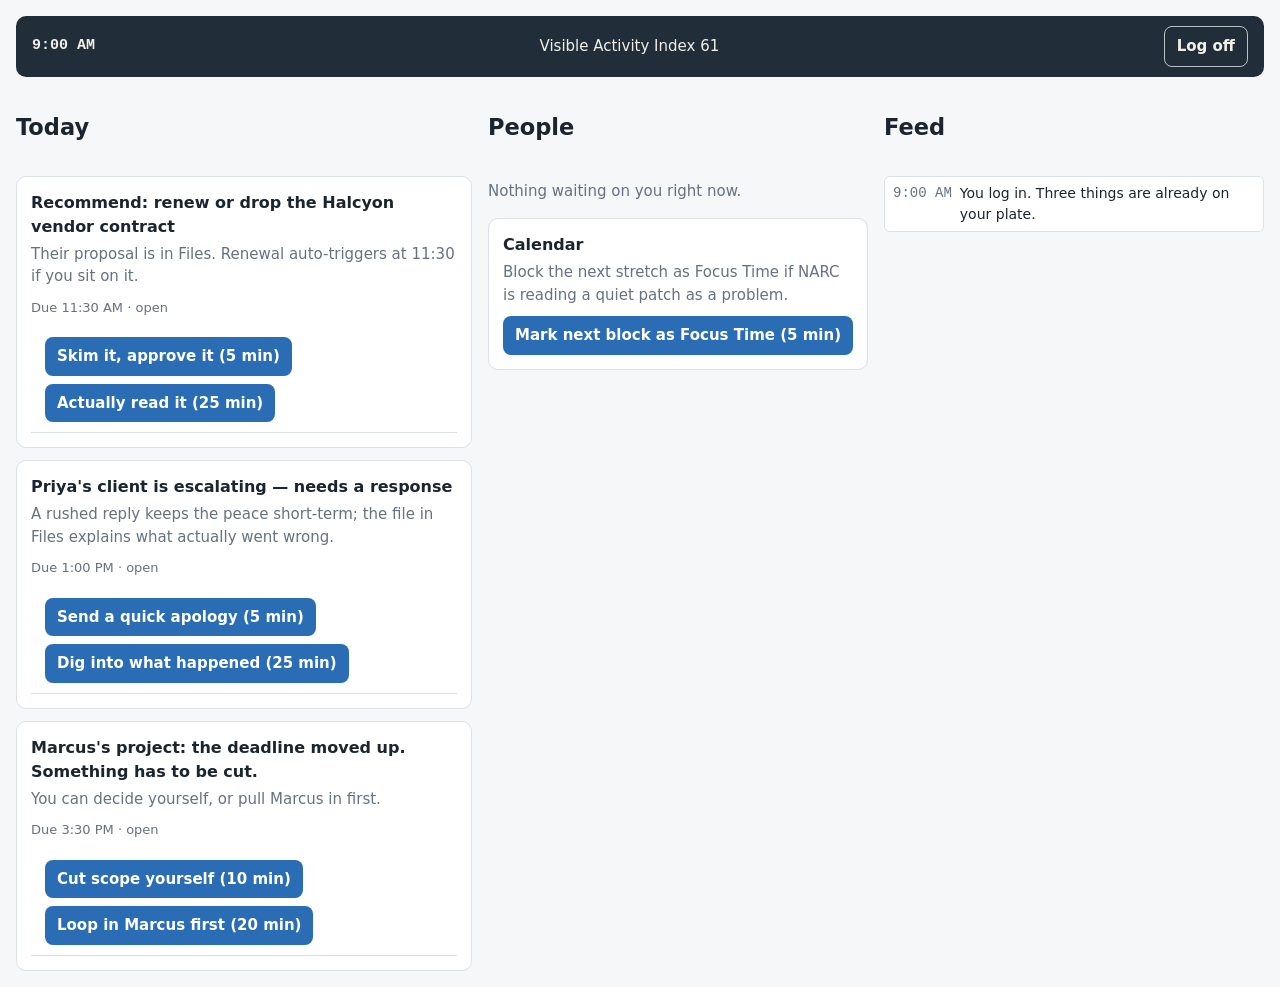
==== day.html @ b08ba575 "Prototype a longer single-workday core loop (#66-#69) A separate, additive engine/UI (day.js, day-ap" ====
<!doctype html>
<html lang="en">
<head>
  <meta charset="utf-8" />
  <meta name="viewport" content="width=device-width, initial-scale=1, viewport-fit=cover" />
  <meta name="description" content="NARC core-loop prototype: one longer workday." />
  <title>NARC — core-loop prototype (one workday)</title>
  <link rel="stylesheet" href="./style.css" />
  <link rel="stylesheet" href="./day.css" />
</head>
<body>
  <div id="day" class="dayroot"></div>
  <script type="module" src="./day-app.js"></script>
</body>
</html>
---- style.css ----
/* A fictional corporate work laptop. Ordinary light apps; NARC keeps its own
   dark monospace identity inside its window and its notifications. */

:root {
  --wall-a: #2d686a;
  --wall-b: #355a78;
  --wall-warm: #a85f43;
  --wall-plum: #6c496d;
  --bar: rgba(21, 34, 45, .94);
  --bar-text: #f2efe8;
  --bar-muted: #b8c3c7;
  --app-bg: #f5f7f9;
  --app-panel: #ffffff;
  --app-line: #dbe1e7;
  --app-text: #1b2530;
  --app-muted: #66727f;
  --app-accent: #2a6db5;
  --app-accent-bg: #e6f0fa;
  --unread: #2a6db5;

  --n-bg: #0c0d0c;
  --n-panel: #121512;
  --n-panel2: #171b17;
  --n-line: #2d342e;
  --n-text: #e8ece7;
  --n-muted: #9ca69e;
  --n-accent: #c9db7a;
  --n-danger: #e0a38e;
  --n-good: #9bd0a3;
  --n-info: #9abfe8;
  --n-warn: #efc46c;

  --sans: system-ui, -apple-system, "Segoe UI", Roboto, sans-serif;
  --mono: ui-monospace, SFMono-Regular, Menlo, Consolas, monospace;
}

* { box-sizing: border-box; }
html, body { margin: 0; height: 100%; background: #315f69; }
body { font: 15px/1.5 var(--sans); color: var(--app-text); overscroll-behavior: none; }
button, input, textarea, select { font: inherit; color: inherit; }
button { cursor: pointer; }
:focus-visible { outline: 2px solid var(--app-accent); outline-offset: 2px; }

.desk {
  position: fixed; inset: 0;
  display: flex; flex-direction: column;
  background:
    radial-gradient(ellipse at 12% 18%, rgba(238,190,105,.28) 0 9%, transparent 9.5%),
    radial-gradient(ellipse at 82% 22%, rgba(122,76,119,.34) 0 15%, transparent 15.5%),
    radial-gradient(ellipse at 68% 80%, rgba(201,103,67,.28) 0 18%, transparent 18.5%),
    linear-gradient(142deg, var(--wall-a) 0%, #2f6764 35%, var(--wall-b) 72%, #403f68 100%);
  background-attachment: fixed;
}
.desk::after {
  content: "";
  position: fixed; inset: 38px 0 72px; pointer-events: none;
  background:
    linear-gradient(28deg, transparent 0 47%, rgba(255,255,255,.035) 47.5% 49%, transparent 49.5%),
    linear-gradient(154deg, transparent 0 61%, rgba(248,201,122,.055) 61.5% 63%, transparent 63.5%);
  opacity: .8;
}

/* ------------------------------------------------------------ menu bar */
.menubar {
  flex: none; height: 38px; padding: 0 12px;
  display: flex; align-items: center; justify-content: space-between; gap: 12px;
  background: var(--bar); color: var(--bar-text); font-size: 13px;
  padding-top: env(safe-area-inset-top);
}
.menubar .left, .menubar .right { display: flex; align-items: center; gap: 14px; min-width: 0; }
.menubar .company { font-weight: 700; letter-spacing: .14em; font-size: 12px; white-space: nowrap; }
.menubar .who { color: var(--bar-muted); white-space: nowrap; overflow: hidden; text-overflow: ellipsis; }
.menubar .clock { font-variant-numeric: tabular-nums; white-space: nowrap; }
.tray {
  display: inline-flex; align-items: center; gap: 6px;
  background: transparent; border: 1px solid #33413a; border-radius: 4px;
  padding: 2px 8px; font: 700 11px/1.6 var(--mono); letter-spacing: .08em; color: var(--n-accent);
  white-space: nowrap;
}
.tray:hover { border-color: var(--n-accent); }
.tray .dot { width: 7px; height: 7px; border-radius: 50%; background: currentColor; }
.tray.action { color: var(--n-warn); border-color: var(--n-warn); background: rgba(239, 196, 108, .1); }
.tray.action .dot { animation: pulse 1.2s ease-in-out infinite; }
.logoff { border: 1px solid #33413a; background: transparent; color: var(--bar-muted); border-radius: 4px; padding: 2px 10px; font-size: 12px; }
.logoff:hover:not(:disabled) { color: var(--bar-text); border-color: var(--bar-muted); }
.logoff:disabled { opacity: .4; cursor: default; }
.tray.enhanced { color: var(--n-warn); }
@keyframes pulse { 50% { opacity: .25; } }

/* ------------------------------------------------------------- stage / dock */
.stage { flex: 1; min-height: 0; display: flex; }
.dock {
  flex: none; width: 76px; padding: 12px 8px;
  display: flex; flex-direction: column; gap: 6px; align-items: stretch;
  background: rgba(8, 14, 19, .38);
}
.dock button {
  position: relative; display: flex; flex-direction: column; align-items: center; gap: 3px;
  padding: 8px 2px 6px; border: 0; border-radius: 10px; background: transparent;
  color: #d7e2ea; font-size: 11px;
}
.dock button:hover { background: rgba(255, 255, 255, .1); }
.dock button[aria-current="true"] { background: rgba(255, 255, 255, .18); }
.dock button.is-open::after {
  content: "";
  width: 5px; height: 5px; border-radius: 50%;
  background: rgba(255,255,255,.72);
  position: absolute; bottom: 1px; left: 50%; transform: translateX(-50%);
}
.dock button[aria-current="true"].is-open::after { background: #f4c676; }
.dock button.narc { color: var(--n-accent); margin-top: auto; }
.dock svg { width: 26px; height: 26px; }
.badge {
  position: absolute; top: 2px; right: 10px; min-width: 17px; height: 17px; padding: 0 4px;
  border-radius: 9px; background: #d64545; color: #fff; font-size: 11px; font-weight: 700; line-height: 17px; text-align: center;
}

.workarea { flex: 1; min-width: 0; padding: 16px; display: flex; }
.window-stack { position: relative; width: 100%; height: 100%; min-width: 0; min-height: 0; }
.window {
  min-width: 0; display: flex; flex-direction: column; overflow: hidden;
  background: var(--app-bg); border-radius: 11px; box-shadow: 0 20px 54px rgba(4, 16, 24, .42);
  border: 1px solid rgba(255,255,255,.18);
}
.window.active-window { box-shadow: 0 24px 64px rgba(4, 13, 22, .52), 0 0 0 1px rgba(255,255,255,.18); }
.titlebar {
  flex: none; display: flex; align-items: center; gap: 10px; padding: 9px 12px;
  background: #e9edf1; border-bottom: 1px solid var(--app-line); font-weight: 600; font-size: 13px;
  user-select: none; touch-action: none;
}
.titlebar .lights { display: flex; gap: 6px; }
.titlebar .lights i { width: 9px; height: 9px; border-radius: 50%; background: #c5ccd3; display: block; }
.titlebar .back { display: none; border: 0; background: none; color: var(--app-accent); padding: 0 6px 0 0; }
.window-title { min-width: 0; white-space: nowrap; overflow: hidden; text-overflow: ellipsis; }
.win-close {
  margin-left: auto; width: 28px; height: 28px; border: 0; border-radius: 50%;
  display: grid; place-items: center; background: transparent; color: #6d7680;
  font-size: 18px; line-height: 1;
}
.win-close:hover { background: rgba(0,0,0,.08); color: #28323b; }
.body { flex: 1; min-height: 0; display: flex; }

.list { flex: none; width: 300px; overflow-y: auto; border-right: 1px solid var(--app-line); background: var(--app-panel); }
.detail { flex: 1; min-width: 0; overflow-y: auto; padding: 18px 22px; }
.empty { color: var(--app-muted); padding: 24px; }
.pane { flex: 1; min-width: 0; overflow-y: auto; padding: 18px 22px; }

.row {
  display: block; width: 100%; text-align: left; border: 0; border-bottom: 1px solid var(--app-line);
  background: transparent; padding: 10px 14px;
}
.row:hover { background: #f0f4f8; }
.row[aria-current="true"] { background: var(--app-accent-bg); }
.row .top { display: flex; justify-content: space-between; align-items: baseline; gap: 8px; }
.row .name { font-weight: 500; }
.row.unread .name, .row.unread .sub-b { font-weight: 700; }
.row .sub { color: var(--app-muted); font-size: 13px; white-space: nowrap; overflow: hidden; text-overflow: ellipsis; }
.pill { min-width: 18px; padding: 0 6px; border-radius: 9px; background: var(--unread); color: #fff; font-size: 11px; font-weight: 700; text-align: center; }
.dotpres { display: inline-block; width: 8px; height: 8px; border-radius: 50%; background: #3aa76d; margin-right: 6px; }
.dotpres.off { background: #b3bcc4; }

/* ---------------------------------------------------------------- email */
.mail h2 { margin: 0 0 4px; font-size: 20px; }
.mail .from { color: var(--app-muted); font-size: 13px; margin-bottom: 14px; }
.mail p { margin: 0 0 12px; max-width: 62ch; }
.form { margin-top: 16px; padding: 14px; border: 1px solid var(--app-line); border-radius: 8px; background: var(--app-panel); }
.form label { display: flex; align-items: center; gap: 8px; padding: 4px 0; }
.form .note { color: var(--app-muted); font-size: 13px; margin: 8px 0 0; }

.btn {
  border: 1px solid #b8c3ce; background: #fff; border-radius: 6px; padding: 7px 14px; font-weight: 600; color: var(--app-text);
}
.btn:hover:not(:disabled) { border-color: var(--app-accent); color: var(--app-accent); }
.btn.primary { background: var(--app-accent); border-color: var(--app-accent); color: #fff; }
.btn.primary:hover:not(:disabled) { color: #fff; filter: brightness(1.1); }
.btn:disabled { opacity: .5; cursor: not-allowed; }

/* ------------------------------------------------------------- messages */
.detail.flush { display: flex; flex-direction: column; padding: 0; }
.thread { display: flex; flex-direction: column; flex: 1; min-height: 0; }
.thread .scroll { flex: 1; min-height: 0; overflow-y: auto; padding: 18px 22px; display: flex; flex-direction: column; gap: 8px; }
.thread header { padding: 10px 22px; border-bottom: 1px solid var(--app-line); background: var(--app-panel); }
.thread header b { display: block; }
.thread header span { color: var(--app-muted); font-size: 13px; }
.bubble { max-width: min(80%, 460px); padding: 8px 12px; border-radius: 14px; background: #e4e9ee; align-self: flex-start; overflow-wrap: anywhere; }
.bubble.me { align-self: flex-end; background: var(--app-accent); color: #fff; }
.bubble.system { align-self: center; background: transparent; color: var(--app-muted); font-size: 13px; text-align: center; }
.attach { display: block; margin-top: 4px; font-size: 13px; opacity: .9; }
/* An attachment someone else sent that actually does something when clicked
   (currently: Marcus's keepalive share, which points at Utilities). */
button.attach.clickable {
  all: unset; display: block; margin-top: 4px; font-size: 13px; opacity: .9;
  cursor: pointer; text-decoration: underline; text-underline-offset: 2px;
}
button.attach.clickable:hover, button.attach.clickable:focus-visible { opacity: 1; }
button.attach.clickable:focus-visible { outline: 2px solid var(--app-accent); outline-offset: 2px; border-radius: 2px; }
.attach::before { content: "📎 "; }
.compose { border-top: 1px solid var(--app-line); background: var(--app-panel); padding: 10px 14px; display: flex; flex-direction: column; gap: 8px; }
.chips { display: flex; flex-wrap: wrap; gap: 8px; }
.chip { border: 1px solid var(--app-accent); background: var(--app-accent-bg); color: var(--app-accent); border-radius: 16px; padding: 6px 12px; text-align: left; }
.chip:hover { background: var(--app-accent); color: #fff; }
.compose input { border: 1px solid var(--app-line); border-radius: 18px; padding: 8px 14px; background: #f3f5f7; width: 100%; }
.compose-state { color: var(--app-muted); font-size: 13px; padding: 2px 4px; }

/* ------------------------------------------------------------- calendar */
.cal-head { display: flex; flex-wrap: wrap; gap: 8px; align-items: center; justify-content: space-between; margin-bottom: 14px; }
.tabs { display: flex; gap: 4px; flex-wrap: wrap; }
.tab { border: 1px solid var(--app-line); background: #fff; border-radius: 6px; padding: 5px 12px; font-size: 13px; }
.tab[aria-pressed="true"] { background: var(--app-accent); border-color: var(--app-accent); color: #fff; }
.tab.today { font-weight: 700; }
.event { display: grid; grid-template-columns: 6.6rem 1fr; gap: 12px; padding: 10px 12px; margin-bottom: 8px; background: #fff; border: 1px solid var(--app-line); border-left: 4px solid var(--app-accent); border-radius: 6px; }
.event.team { border-left-color: #8a6bbf; }
.event .time { color: var(--app-muted); font-variant-numeric: tabular-nums; font-size: 13px; }
.event .where { color: var(--app-muted); font-size: 13px; }
.slot { border: 1px dashed #aab5c0; border-radius: 6px; padding: 12px; margin-bottom: 8px; background: #fbfcfd; }
.slot input[type="text"] { width: 100%; border: 1px solid var(--app-line); border-radius: 6px; padding: 7px 10px; margin: 8px 0; background: #fff; }
.who-h { font-weight: 700; margin: 16px 0 6px; }

/* ---------------------------------------------------- files & utilities */
.file-body p { margin: 0 0 10px; max-width: 62ch; }
.file-body h2 { margin: 0 0 2px; font-size: 18px; }
.file-body .meta { color: var(--app-muted); font-size: 13px; margin-bottom: 14px; }
.cards { display: grid; gap: 14px; padding: 18px 22px; align-content: start; overflow-y: auto; flex: 1; }
.card { background: #fff; border: 1px solid var(--app-line); border-radius: 10px; padding: 14px 16px; }
.card h3 { margin: 0 0 2px; font-size: 16px; }
.card p { margin: 0 0 10px; color: var(--app-muted); }
.card.sketchy { border-style: dashed; border-color: #c38a4d; background: #fffaf3; }
.utility-kicker { font-size: 11px; font-weight: 800; letter-spacing: .1em; color: #9b5b17; margin-bottom: 5px; }
.card .line { display: flex; align-items: center; justify-content: space-between; gap: 12px; padding: 8px 0; border-top: 1px solid var(--app-line); }
.card .line:first-of-type { border-top: 0; }
.switch { position: relative; width: 46px; height: 26px; border: 0; border-radius: 13px; background: #b6c0ca; padding: 0; flex: none; }
.switch::after { content: ""; position: absolute; top: 3px; left: 3px; width: 20px; height: 20px; border-radius: 50%; background: #fff; transition: transform .15s; }
.switch[aria-checked="true"] { background: #3aa76d; }
.switch[aria-checked="true"]::after { transform: translateX(20px); }
.status-on { color: #2c8558; font-weight: 600; }
.status-off { color: #b23b3b; font-weight: 600; }
.feed .line span:first-child { color: var(--app-muted); font-variant-numeric: tabular-nums; }
.card .line + .note { margin-top: -6px; margin-bottom: 8px; }

/* ----------------------------------------------------------------- NARC */
.window.narc { background: var(--n-bg); color: var(--n-text); font-family: var(--mono); }
.window.narc .titlebar { background: #131713; border-color: var(--n-line); color: var(--n-text); }
.window.narc .titlebar .lights i { background: #2d342e; }
.window.narc .titlebar .back { color: var(--n-accent); }
.window.narc .body { flex-direction: column; }
.narc-top { flex: none; display: flex; flex-wrap: wrap; gap: 6px 22px; align-items: baseline; padding: 10px 16px; border-bottom: 1px solid var(--n-line); font-size: 13px; color: var(--n-muted); }
.narc-top b { color: var(--n-text); }
.narc-top .flag b { color: var(--n-danger); }
.narc-top .brand { color: var(--n-text); font-weight: 800; letter-spacing: .14em; }
.narc-main { flex: 1; min-height: 0; display: flex; }
.narc-main .list { background: var(--n-panel); border-color: var(--n-line); width: 300px; }
.narc-main .row { border-color: var(--n-line); color: var(--n-text); }
.narc-main .row:hover { background: #171b17; }
.narc-main .row[aria-current="true"] { background: #1d231c; }
.narc-main .row .sub { color: var(--n-muted); }
.narc-main .row.closed .name { color: var(--n-muted); }
.narc-main .row .pill { background: var(--n-accent); color: #10140a; }
.narc-main .detail { padding: 18px 22px; }
.narc-main .empty { color: var(--n-muted); }
.case h2 { margin: 0 0 2px; font-size: 18px; }
.case .subject { color: var(--n-muted); font-size: 13px; margin-bottom: 12px; }
.sect { font-size: 11px; letter-spacing: .12em; text-transform: uppercase; margin: 16px 0 6px; }
.sect.observed { color: var(--n-good); }
.sect.model { color: var(--n-warn); }
.case ul { margin: 0; padding-left: 18px; max-width: 68ch; }
.case li { margin: 4px 0; }
.model-box { border: 1px solid #4c4930; background: #171710; padding: 12px 14px; max-width: 620px; }
.model-box .assessment { font-size: 16px; font-weight: 700; }
.model-box .conf { color: var(--n-muted); font-size: 12px; margin-top: 3px; }
.context-facts { margin-top: 10px; display: grid; gap: 6px; max-width: 620px; }
.context-facts > div { display: flex; justify-content: space-between; gap: 18px; padding: 7px 9px; border: 1px solid var(--n-line); background: #111411; }
.context-facts span { color: var(--n-muted); }
.context-facts b { color: var(--n-text); text-align: right; }
.company-action { margin-top: 10px; max-width: 620px; padding: 10px 12px; border-left: 3px solid var(--n-warn); background: #171710; display: flex; justify-content: space-between; gap: 18px; }
.company-action span { color: var(--n-muted); }
.company-action b { color: var(--n-text); text-align: right; }
.history-tag { color: var(--n-muted); font-size: 10px; letter-spacing: .12em; margin: 8px 0 4px; }
.notice-copy { max-width: 68ch; line-height: 1.5; }
.prompt { margin: 16px 0 8px; color: var(--n-info); }
.ctl { display: grid; gap: 8px; margin-top: 12px; }
.nbtn { text-align: left; min-height: 42px; color: var(--n-text); background: var(--n-panel2); border: 1px solid #39413a; border-radius: 4px; padding: 9px 12px; }
.nbtn:hover:not(:disabled) { border-color: var(--n-accent); }
.nbtn.dismiss { color: var(--n-muted); }
.nbtn:disabled { opacity: .5; cursor: not-allowed; }
.narc-main textarea, .narc-main .radio label { color: var(--n-text); }
.narc-main textarea { width: 100%; min-height: 70px; background: #101210; border: 1px solid #39413a; border-radius: 4px; padding: 8px 10px; resize: vertical; }
.ctl .radio { display: grid; gap: 4px; }
.ctl .radio label { display: flex; gap: 8px; align-items: center; padding: 6px 0; }
.closed-line { margin-top: 16px; color: var(--n-muted); font-size: 13px; }
.team { margin: 16px 16px 0; padding: 10px 0 0; border-top: 1px dashed var(--n-line); font-size: 13px; }
.team .sect { margin-top: 0; color: var(--n-muted); }
.team .t-row { display: flex; justify-content: space-between; gap: 12px; padding: 2px 0; }
.team .s { color: var(--n-accent); font-size: 12px; letter-spacing: .06em; }
.team .s.fired { color: var(--n-danger); }
.team .s.rewarded, .team .s.promoted { color: var(--n-warn); }
.about { padding: 24px 22px; color: var(--n-muted); max-width: 60ch; }

/* ---------------------------------------------------------------- toasts */
.toasts { position: fixed; top: 46px; right: 12px; width: min(340px, calc(100vw - 24px)); display: flex; flex-direction: column; gap: 8px; z-index: 30; pointer-events: none; }
/* The rail sits over the open window. Below about 1400px a full-width rail
   covers the top of the NARC case, which is where the assessment now is, so it
   narrows to leave that readable. Phones get their own full-width rule below. */
@media (min-width: 761px) and (max-width: 1399px) {
  .toasts { width: 240px; }
  /* The company response is right-aligned, which puts it under the rail at
     these widths. Stacked and left-aligned, it stays readable. */
  .company-action { flex-direction: column; align-items: flex-start; gap: 4px; }
  .company-action b { text-align: left; }
}
/* Reserve the rail's width in the case column so every line in it -- title
   included -- wraps before the notifications rather than under them. */
@media (min-width: 901px) and (max-width: 1399px) {
  .narc-main .detail { padding-right: 252px; }
}
/* Too narrow to reserve a rail without squeezing the case to nothing, so the
   rail itself gets out of the way as much as it can. */
@media (min-width: 761px) and (max-width: 900px) {
  .toasts { width: 200px; }
}
.toast {
  pointer-events: auto; display: block; text-align: left; width: 100%; position: relative;
  padding: 10px 34px 10px 12px; border-radius: 10px; border: 1px solid #cfd7de; background: #fff; color: var(--app-text);
  box-shadow: 0 8px 26px rgba(0, 0, 0, .35);
}
.toast.enter { animation: slidein .25s ease-out; }
.toast.leaving { opacity: 0; transform: translateX(16px); transition: .3s; }
.toast .app { font-size: 11px; letter-spacing: .1em; text-transform: uppercase; color: var(--app-muted); }
.toast b { display: block; }
.toast span.text { display: block; font-size: 13px; color: var(--app-muted); overflow-wrap: anywhere; }
.toast.narc { background: var(--n-bg); border-color: #4a5a3c; color: var(--n-text); font-family: var(--mono); }
.toast.narc .app { color: var(--n-accent); }
.toast.narc span.text { color: var(--n-muted); }
.toast .open { all: unset; display: block; cursor: pointer; width: 100%; }
.toast .open:focus-visible { outline: 2px solid var(--app-accent); outline-offset: 4px; border-radius: 4px; }
.toast.narc .open:focus-visible { outline-color: var(--n-accent); }
.toast .x { position: absolute; top: 6px; right: 6px; width: 24px; height: 24px; border: 0; border-radius: 12px; background: transparent; color: inherit; opacity: .6; font-size: 16px; line-height: 1; }
.toast .x:hover { opacity: 1; background: rgba(128, 128, 128, .2); }
@keyframes slidein { from { opacity: 0; transform: translateX(20px); } }

/* --------------------------------------------------- end-of-week report */
.overlay { position: fixed; inset: 0; z-index: 40; display: flex; align-items: flex-start; justify-content: center; padding: 48px 16px 16px; background: rgba(4, 8, 11, .72); overflow-y: auto; }
.report { width: min(680px, 100%); background: var(--n-bg); color: var(--n-text); border: 1px solid var(--n-line); font-family: var(--mono); padding: 20px 20px 24px; margin-bottom: 24px; }
.report h1 { margin: 0 0 2px; font-size: 24px; }
.report .eyebrow { color: var(--n-muted); font-size: 12px; letter-spacing: .12em; text-transform: uppercase; margin-bottom: 8px; }
.report .sect { color: var(--n-muted); margin-top: 20px; }
.person { border: 1px solid var(--n-line); padding: 12px; background: #101210; margin-bottom: 8px; }
.person .head { display: flex; justify-content: space-between; gap: 12px; flex-wrap: wrap; align-items: baseline; }
.person h3 { margin: 0; font-size: 16px; }
.person .small { color: var(--n-muted); font-size: 13px; }
.person .status { font-size: 12px; letter-spacing: .1em; color: var(--n-accent); }
.person .status.fired { color: var(--n-danger); }
.person .status.rewarded, .person .status.promoted { color: var(--n-warn); }
.person p { margin: 6px 0 0; }
.sig { display: grid; grid-template-columns: 5rem 1fr; gap: 12px; padding: 5px 0; border-bottom: 1px dashed #252a25; }
.sig .tag { color: var(--n-danger); font-size: 12px; letter-spacing: .08em; padding-top: 2px; }
.ach { display: grid; gap: 8px; }
.ach-item { border: 1px solid var(--n-line); padding: 10px 12px; background: #101210; }
.ach-item.earned { border-color: var(--n-accent); }
.ach-item .name { font-weight: 700; }
.ach-item.locked .name { color: var(--n-muted); }
.ach-item .desc { color: var(--n-muted); font-size: 13px; }
.report .actions { margin-top: 20px; }

/* ------------------------------------------- desktop shell refinement */
@media (min-width: 761px) {
  .stage { flex-direction: column-reverse; }

  .dock {
    width: auto;
    height: 72px;
    min-height: 72px;
    padding: 7px 12px 10px;
    flex-direction: row;
    justify-content: center;
    align-items: flex-end;
    gap: 6px;
    background: rgba(8, 14, 19, .5);
    border-top: 1px solid rgba(255, 255, 255, .08);
  }

  .dock button {
    width: 64px;
    min-height: 52px;
    padding: 5px 4px 4px;
  }

  .dock button.narc {
    margin-top: 0;
    margin-left: 12px;
  }

  .dock button.narc::before {
    content: "";
    position: absolute;
    left: -10px;
    top: 8px;
    bottom: 8px;
    width: 1px;
    background: rgba(255, 255, 255, .18);
  }

  .dock .mark { top: 2px; right: 9px; }

  .workarea {
    flex: 1 1 auto;
    min-height: 0;
    overflow: hidden;
    align-items: center;
    justify-content: center;
    padding: 18px 24px 14px;
  }

  .window {
    position: absolute;
    left: 50%; top: 50%;
    transform: translate(calc(-50% + var(--dx, 0px)), calc(-50% + var(--dy, 0px)));
    width: min(88%, 1080px);
    height: min(760px, 88%);
    max-height: 100%;
  }

  .window.app-intranet { width: min(90%, 1120px); }
  .window.app-email { width: min(86%, 1040px); height: min(720px, 84%); }
  .window.app-messages { width: min(78%, 920px); height: min(680px, 82%); }
  .window.app-calendar { width: min(74%, 820px); height: min(650px, 80%); }
  .window.app-files { width: min(82%, 960px); height: min(700px, 82%); }
  .window.app-utilities { width: min(80%, 900px); height: min(680px, 80%); }
  .window.app-browser { width: min(82%, 960px); height: min(700px, 82%); }
  .window.app-narc { width: min(82%, 980px); height: min(690px, 82%); }
}

/* --------------------------------------------------------------- narrow */
@media (max-width: 760px) {
  .stage { flex-direction: column-reverse; }
  .dock { width: auto; flex-direction: row; padding: 4px 6px calc(4px + env(safe-area-inset-bottom)); justify-content: space-around; gap: 0; }
  .dock button { flex: 1; padding: 6px 0 4px; font-size: 10px; }
  .dock button.narc { margin-top: 0; }
  .dock svg { width: 22px; height: 22px; }
  .badge { right: 50%; margin-right: -22px; top: 0; }
  .workarea { padding: 0; }
  .window-stack { width: 100%; height: 100%; }
  .window { position: relative; inset: auto; transform: none !important; width: 100%; height: 100%; border-radius: 0; box-shadow: none; border: 0; }
  .menubar .who, .menubar .co-rest { display: none; }
  .body .list, .narc-main .list { width: 100%; flex: 1; border-right: 0; }
  .body .detail { display: none; padding: 16px; }
  .window.show-detail .body .list, .window.show-detail .narc-main .list { display: none; }
  .window.show-detail .body .detail { display: block; flex: 1; }
  .window.show-detail .body .detail.flush { display: flex; }
  .window.show-detail .titlebar .back { display: inline-block; }
  .thread .scroll { padding: 14px; }
  .thread header { padding: 8px 14px; }
  .cards, .pane { padding: 14px; }
  .toasts { top: 42px; right: 12px; left: 12px; width: auto; }
  .event { grid-template-columns: 1fr; gap: 2px; }
  .sig { grid-template-columns: 1fr; gap: 2px; }
}

@media (prefers-reduced-motion: reduce) {
  .tray.action .dot, .toast.enter { animation: none; }
}

/* ---------------------------------------- attention, marks, persistent toasts */
.badge.action { background: var(--n-warn); color: #1a1405; }
.dock .mark { position: absolute; top: 6px; right: 18px; width: 10px; height: 10px; border-radius: 50%; background: #4aa3ff; border: 2px solid #12202b; }
.tabdot { display: inline-block; width: 8px; height: 8px; margin-left: 6px; border-radius: 50%; background: #4aa3ff; vertical-align: middle; }
.acked { color: #2c8558; font-weight: 600; }

.narc-main .sect-h { padding: 8px 14px 4px; font-size: 11px; letter-spacing: .12em; text-transform: uppercase; color: var(--n-muted); background: #0e110e; border-bottom: 1px solid var(--n-line); }
.narc-main .sect-h.need { color: var(--n-warn); }
.narc-main .none { padding: 10px 14px; color: var(--n-muted); font-size: 13px; border-bottom: 1px solid var(--n-line); }
.narc-main .row { font-weight: 400; }
.narc-main .row.active { border-left: 3px solid var(--n-warn); background: #16150c; }
.narc-main .row.active .name { font-weight: 700; }
.narc-main .row .pill { background: var(--n-warn); }
.narc-main .row.closed, .narc-main .row:not(.active) { opacity: .85; }
.narc-main .row:not(.active) .name { color: var(--n-muted); }

.toasts .more { pointer-events: auto; display: flex; justify-content: space-between; align-items: center; gap: 10px; padding: 6px 12px; border-radius: 8px; background: rgba(12, 18, 24, .92); color: var(--bar-text); font-size: 12px; }
.toasts .more .clear { border: 0; background: none; color: #8fc4ff; text-decoration: underline; padding: 0; }
.toast .cta { display: block; margin-top: 4px; font-size: 12px; color: var(--n-accent); }
.toast.narc.enhanced { border-color: #8a6f2a; }
.toast.narc.enhanced .app { color: var(--n-warn); }

.dialog { width: min(420px, 100%); margin-top: 20vh; background: #fff; color: var(--app-text); border-radius: 12px; padding: 20px 22px; box-shadow: 0 20px 60px rgba(0, 0, 0, .5); }
.dialog h2 { margin: 0 0 8px; font-size: 18px; }
.dialog p { margin: 0 0 8px; }
.dialog .ctl { grid-template-columns: 1fr 1fr; }
.dialog .nbtn { color: var(--app-text); background: #fff; border-color: #b8c3ce; text-align: center; }
.dialog .nbtn:hover { border-color: var(--app-accent); }
.dialog .nbtn.dismiss { color: #a33a3a; }

.row .top .pill { flex: none; }
.row .top .name { min-width: 0; overflow-wrap: anywhere; }

#trayText .short { display: none; }
@media (max-width: 760px) {
  #trayText .full { display: none; }
  #trayText .short { display: inline; }
  .menubar { padding: 0 8px; gap: 6px; }
  .menubar .right { gap: 8px; }
  .menubar .company { font-size: 11px; letter-spacing: .1em; }
  .menubar .clock { font-size: 12px; }
  .logoff { padding: 2px 8px; font-size: 11px; }
  .tray { padding: 2px 6px; font-size: 10px; letter-spacing: .04em; }
}

/* ------------------------------------------ team alerts, focus time, files */
.tray.teamalert { color: var(--n-info); border-color: #4a6a8a; background: rgba(154, 191, 232, .08); }
.tray.teamalert .dot { animation: pulse 2.4s ease-in-out infinite; }
.badge.team { background: #4a82c2; color: #fff; }
.narc-main .row.teamrow { border-left: 3px solid #4a6a8a; background: #0f141a; }
.narc-main .row.teamrow .name { color: var(--n-text); font-weight: 600; }
.narc-main .row .pill.team { background: #4a82c2; color: #fff; }
.viewonly { margin-top: 16px; padding: 10px 12px; border: 1px dashed #4a6a8a; color: var(--n-info); font-size: 13px; }
.showrow { margin-top: 6px; display: flex; flex-wrap: wrap; align-items: center; gap: 8px; font-size: 13px; }
.showas { padding: 1px 8px; border-radius: 10px; background: #e4e9ee; color: var(--app-muted); }
.showas.is-focus { background: #dff2e7; color: #2c8558; font-weight: 600; }
.showbtn { border: 1px solid #b8c3ce; background: #fff; border-radius: 6px; padding: 3px 10px; font-size: 12px; }
.showbtn:hover { border-color: var(--app-accent); color: var(--app-accent); }
.event.focus { border-left-color: #3aa76d; }
.file-body .btn { margin-top: 12px; }

/* ------------------------------------- NARC changes its mind, where you see it */
.narcnote { margin-top: 8px; display: flex; gap: 8px; align-items: baseline; padding: 6px 10px; background: #0c0d0c; color: var(--n-text); border-left: 3px solid var(--n-accent); font: 12px/1.5 var(--mono); border-radius: 2px; animation: noteIn .35s ease-out; }
.narcnote .tag { color: var(--n-accent); font-weight: 700; letter-spacing: .08em; }
.narcnote.good { border-left-color: var(--n-good); }
.narcnote.bad { border-left-color: var(--n-danger); }
.narcnote.flat { border-left-color: var(--n-muted); color: var(--n-muted); }
.bubble.narc { align-self: stretch; max-width: none; background: #0c0d0c; color: var(--n-text); font: 12px/1.5 var(--mono); border-left: 3px solid var(--n-accent); border-radius: 2px; animation: noteIn .35s ease-out; }
.bubble.narc .tag { color: var(--n-accent); font-weight: 700; letter-spacing: .08em; margin-right: 8px; }
.model-box.updated { border-color: var(--n-accent); animation: noteIn .35s ease-out; }
.updated-tag { font-size: 11px; letter-spacing: .12em; text-transform: uppercase; color: var(--n-accent); margin-bottom: 4px; }
.model-box .was { color: var(--n-muted); font-size: 12px; text-decoration: line-through; }
.reaction-line { margin-top: 8px; font-size: 13px; color: var(--n-muted); }
.context-facts .val { display: inline-flex; gap: 8px; align-items: baseline; }
.context-facts .was { color: var(--n-muted); font-weight: 400; text-decoration: line-through; }
.num.up { color: var(--n-good); }
.num.down { color: var(--n-danger); }
.num { transition: color 1.6s ease-out; }
@keyframes noteIn { from { opacity: 0; transform: translateY(4px); } }
@media (prefers-reduced-motion: reduce) { .narcnote, .bubble.narc, .model-box.updated { animation: none; } }

/* The one moment in the game where NARC catches something the player did and
   revises a prior belief. Same update grammar as everywhere else, sized up:
   reuses --n-warn (already the "something needs attention" color) rather
   than introducing a new one. */
.big-reveal {
  font: 700 12px/1.4 var(--mono); letter-spacing: .14em; color: var(--n-warn);
  margin-bottom: 8px;
}
.model-box.big {
  border-color: var(--n-warn);
  padding: 18px 20px;
  animation: bigReveal .5s ease-out;
}
.model-box.big .assessment { font-size: 22px; }
.model-box.big .updated-tag { color: var(--n-warn); font-size: 12px; }
@keyframes bigReveal { from { opacity: 0; transform: scale(.97); } }

.toast.big { border-color: var(--n-warn); box-shadow: 0 0 0 1px rgba(239, 196, 108, .3); }
.toast.big .bigflag { display: block; font: 700 10px/1.4 var(--mono); letter-spacing: .12em; color: var(--n-warn); margin-bottom: 4px; }

@media (prefers-reduced-motion: reduce) { .model-box.big { animation: none; } }

/* The post-report debrief: what this run demonstrated, named for a reviewer
   rather than left to be inferred. Same card language as achievements. */
.debrief { display: grid; gap: 8px; }
.debrief-item { border: 1px solid var(--n-line); border-left: 3px solid var(--n-accent); padding: 10px 12px; background: #101210; }
.debrief-item .name { font-weight: 700; margin-bottom: 3px; }
.debrief-item p { margin: 0; color: var(--n-muted); font-size: 13px; line-height: 1.5; }

/* A short reason a dock dot appeared, shown once when the app is opened. */
.hint-banner {
  margin: 0 0 8px; padding: 8px 12px; background: var(--app-accent-bg); color: var(--app-accent);
  font-size: 13px; border-radius: 6px; border-left: 3px solid var(--app-accent);
}

/* The Loop: a small, static company feed to sit in between incidents. */
.intranet-list { padding: 18px 22px; overflow-y: auto; display: grid; gap: 10px; max-width: 62ch; }
.intranet-post { border: 1px solid var(--app-line); border-radius: 8px; padding: 10px 14px; background: var(--app-panel); }
.intranet-from { font-size: 12px; font-weight: 700; color: var(--app-muted); letter-spacing: .02em; margin-bottom: 4px; }
.intranet-post p { margin: 0; font-size: 14px; line-height: 1.5; }


/* #51 final company-laptop pass */
.desk::before {
  content: "MERIDIAN";
  position: fixed; right: 34px; bottom: 92px; z-index: 0;
  font-weight: 800; font-size: clamp(48px, 8vw, 110px); letter-spacing: .16em;
  color: rgba(248,236,215,.07); pointer-events: none;
}
.workarea, .dock, .menubar { position: relative; z-index: 1; }

.app-intranet { --app-accent: #3f675d; --app-accent-bg: #e8f0ed; }
.app-intranet .titlebar { background: #f0eee7; border-color: #d8d3c8; }
.loop-home { background: #f5f3ed; }
.intranet-list { flex: 1; max-width: none; padding: 20px 24px; }
.loop-welcome { padding: 18px 20px; border-radius: 8px; background: #244b43; color: #f5f3ed; margin-bottom: 6px; }
.loop-welcome h2 { margin: 2px 0 4px; font-size: 26px; }
.loop-welcome p { margin: 0; opacity: .84; }
.loop-kicker { font-size: 10px; font-weight: 800; letter-spacing: .16em; opacity: .7; }
.loop-side { width: 34%; min-width: 250px; max-width: 360px; padding: 20px 20px 20px 0; overflow-y: auto; display: grid; gap: 10px; align-content: start; }
.loop-card { background: #fff; border: 1px solid #d8d3c8; border-radius: 8px; padding: 12px; }
.loop-card-h { font-size: 11px; font-weight: 800; text-transform: uppercase; letter-spacing: .09em; color: #667068; margin-bottom: 8px; }
.loop-event { display: grid; grid-template-columns: 52px 1fr; gap: 8px; padding: 7px 0; border-top: 1px solid #ece8df; font-size: 13px; }
.loop-event:first-of-type { border-top: 0; }
.loop-event b { font-variant-numeric: tabular-nums; }
.loop-muted { color: #6e756f; font-size: 12px; margin: 4px 0; }
.employee-line { display: flex; gap: 10px; align-items: center; }
.employee-line p { margin: 2px 0 0; }
.employee-avatar { width: 34px; height: 34px; border-radius: 50%; display: grid; place-items: center; background: #dfe9e5; color: #244b43; font-weight: 800; }
.loop-link { display: block; width: 100%; text-align: left; border: 0; border-top: 1px solid #ece8df; background: transparent; padding: 7px 2px; color: #315f55; }
.loop-link:first-of-type { border-top: 0; }
.loop-link:hover { text-decoration: underline; }
.loop-card.nonsense { background: #fff8dc; border-color: #ddd09d; }

.app-email .list { background: #f7f8fa; }
.app-email .titlebar { background: #eef2f5; }
.app-messages .titlebar { background: #eaf3ef; }
.app-messages .list { background: #f2f7f5; width: 270px; }
.app-messages .detail { background: #fbfdfc; }
.app-calendar .titlebar { background: #f3eef8; }
.app-calendar .pane { background-image: linear-gradient(to bottom, transparent 47px, #ece7f1 48px); background-size: 100% 48px; }
.app-files .titlebar { background: #f6f1e7; }
.app-files .list { background: #faf7f0; width: 260px; }
.app-files .row .name::before { content: "▱ "; color: #9a7d4d; }
.app-utilities .titlebar { background: #edf0f1; }
.app-utilities .cards { background: #eef1f2; grid-template-columns: repeat(auto-fit, minmax(250px, 1fr)); }
.app-utilities .card { border-radius: 4px; box-shadow: inset 0 0 0 1px rgba(0,0,0,.015); }
.app-browser { --app-accent: #7b4b72; --app-accent-bg: #f2e9f0; }
.app-browser .titlebar { background: #f0e7ef; }
.app-browser .list { width: 310px; background: #fbf8fb; }
.browser-list .row { padding: 12px 14px; }
.browser-source { color: #8a5b80; font-size: 10px; font-weight: 800; text-transform: uppercase; letter-spacing: .12em; margin-bottom: 3px; }
.browser-dek { white-space: normal !important; line-height: 1.35; margin-top: 3px; }
.browser-page { background: #fffdf9; }
.browser-page h2 { max-width: 24ch; font-size: 27px; line-height: 1.12; margin: 6px 0 10px; font-family: Georgia, "Times New Roman", serif; }
.browser-page p { max-width: 62ch; }
.browser-lede { color: var(--app-muted); font-size: 17px; line-height: 1.45; margin-bottom: 20px; }
.browser-home-kicker { color: #7b4b72; font-size: 11px; font-weight: 800; letter-spacing: .16em; }
.browser-home-copy { color: var(--app-muted); max-width: 54ch; }
.browser-feature { margin-top: 24px; padding: 18px; border: 1px solid #e0d4dc; border-radius: 10px; background: #fff; max-width: 640px; }
.browser-feature h3 { margin: 4px 0 8px; font: 700 23px/1.2 Georgia, "Times New Roman", serif; }

.narc-body { flex-direction: column; background: var(--n-bg); color: var(--n-text); font-family: var(--mono); }
.narc-top { flex: none; display: flex; justify-content: space-between; align-items: center; padding: 10px 14px 8px; border-bottom: 1px solid var(--n-line); }
.narc-top .brand { display: inline-flex; gap: 9px; align-items: center; font-weight: 800; letter-spacing: .08em; }
.narc-top .ai-label { color: var(--n-accent); font-size: 10px; letter-spacing: .08em; text-transform: uppercase; }
.narc-eyes { display: inline-flex; align-items: center; gap: 2px; }
.narc-eyes i { position: relative; width: 12px; height: 15px; border-radius: 50%; background: #f0f2e7; border: 1px solid #65705f; }
.narc-eyes i::after { content: ""; position: absolute; width: 4px; height: 4px; border-radius: 50%; background: #101310; left: 4px; top: 6px; }
.narc-primary-tabs { flex: none; display: flex; gap: 6px; padding: 8px 10px; border-bottom: 1px solid var(--n-line); background: #0f110f; }
.narc-tab { border: 1px solid var(--n-line); background: #111411; color: var(--n-muted); border-radius: 999px; padding: 6px 12px; font: 700 11px/1.3 var(--mono); }
.narc-tab[aria-pressed="true"] { color: #10140a; border-color: var(--n-accent); background: var(--n-accent); }
.narc-main { flex: 1; min-height: 0; display: flex; }
.narc-main .list { width: 250px; background: var(--n-panel); border-color: var(--n-line); }
.narc-list-heading { padding: 10px 14px 7px; font-size: 10px; letter-spacing: .14em; text-transform: uppercase; color: var(--n-muted); border-bottom: 1px solid var(--n-line); }
.person-row { width: 100%; display: flex; flex-direction: column; gap: 4px; text-align: left; border: 0; border-bottom: 1px solid var(--n-line); background: transparent; color: var(--n-text); padding: 14px; }
.person-row:hover, .person-row.selected { background: #191d19; }
.person-name { font-size: 16px; font-weight: 800; }
.person-status { color: var(--n-muted); font-size: 10px; letter-spacing: .1em; text-transform: uppercase; }
.person-status.fired { color: var(--n-danger); }
.person-status.promoted, .person-status.rewarded { color: var(--n-warn); }
.narc-main .detail { padding: 20px 24px; }
.narc-main .case { max-width: 680px; }
.case-person { font-size: 21px; line-height: 1.2; font-weight: 800; color: var(--n-text); margin-bottom: 3px; }
.case-title { color: var(--n-muted); font-size: 13px !important; font-weight: 500; margin-bottom: 14px !important; }
.my-narc { border-bottom: 1px solid var(--n-line); padding-bottom: 18px; margin-bottom: 18px; max-width: 680px; }
.my-status { display: inline-block; margin-top: 7px; padding: 5px 9px; border: 1px solid #4d574d; background: #171b17; color: var(--n-accent); font-size: 12px; }
.my-facts { margin-top: 12px; display: grid; grid-template-columns: repeat(3, minmax(0, 1fr)); gap: 8px; }
.my-facts > div { border: 1px solid var(--n-line); background: #111411; padding: 8px 10px; }
.my-facts span { display: block; color: var(--n-muted); font-size: 10px; text-transform: uppercase; letter-spacing: .08em; }
.my-facts b { display: block; margin-top: 2px; font-size: 18px; color: var(--n-text); }
.narc-compact-note { color: var(--n-muted); font-size: 12px; }
.narc-main .sect { margin-top: 14px; }
.narc-change { margin-top: 10px; padding: 8px 10px; border-left: 2px solid var(--n-accent); background: #111411; color: var(--n-muted); font-size: 12px; line-height: 1.45; }
.model-box .was.compact { margin-top: 5px; text-decoration: none; }
.company-action { margin-top: 14px; }

@media (max-width: 760px) {
  .loop-home { display: block; overflow-y: auto; }
  .loop-side { width: auto; max-width: none; padding: 0 20px 20px; }
  .intranet-list { overflow: visible; }
  .my-facts { grid-template-columns: 1fr; }
  .narc-primary-tabs { overflow-x: auto; }
  .browser-page h2 { font-size: 23px; }
}


/* ============================================================
   Sept 24 final feedback pass
   A designed Meridian desktop, distinct work apps, and a much
   simpler NARC. These rules intentionally supersede earlier
   shell experiments above.
   ============================================================ */

/* -- authored wallpaper ------------------------------------------------ */
.desk {
  background:
    radial-gradient(circle at 18% 20%, rgba(243, 190, 108, .12) 0 9%, transparent 9.5%),
    radial-gradient(circle at 78% 74%, rgba(190, 92, 105, .14) 0 14%, transparent 14.5%),
    linear-gradient(132deg, #153b48 0%, #1d5360 35%, #294d68 68%, #473f68 100%);
}
.desk::before,
.desk::after { content: none; }

.wallpaper-art {
  position: fixed;
  inset: 38px 0 72px;
  overflow: hidden;
  pointer-events: none;
  z-index: 0;
}
.wallpaper-art::before {
  content: "";
  position: absolute;
  inset: 0;
  background-image: radial-gradient(rgba(255,255,255,.14) 1px, transparent 1.2px);
  background-size: 26px 26px;
  mask-image: linear-gradient(90deg, rgba(0,0,0,.7), transparent 68%);
  opacity: .28;
}
.wall-ring {
  position: absolute;
  border-radius: 50%;
  border-style: solid;
  transform: rotate(-12deg);
}
.ring-a {
  width: min(48vw, 620px);
  aspect-ratio: 1;
  right: -7vw;
  top: -12vh;
  border-width: clamp(54px, 7vw, 100px);
  border-color: rgba(235, 157, 91, .22);
  box-shadow: 0 0 0 2px rgba(255,255,255,.05) inset;
}
.ring-b {
  width: min(36vw, 460px);
  aspect-ratio: 1;
  right: 18vw;
  bottom: -22vh;
  border-width: clamp(38px, 5vw, 72px);
  border-color: rgba(122, 82, 128, .30);
}
.wall-ribbon {
  position: absolute;
  display: block;
  width: 62vw;
  height: 15vh;
  border-radius: 999px;
  transform-origin: center;
  filter: saturate(.9);
}
.ribbon-a {
  left: -20vw;
  top: 54%;
  transform: rotate(-18deg);
  background: linear-gradient(90deg, rgba(72,157,151,.04), rgba(91,169,159,.22), rgba(242,179,99,.12));
}
.ribbon-b {
  left: 9vw;
  top: 70%;
  transform: rotate(13deg);
  background: linear-gradient(90deg, rgba(182,82,93,.03), rgba(182,82,93,.19), rgba(113,74,133,.18));
}
.wall-brand {
  position: absolute;
  left: 34px;
  bottom: 26px;
  color: rgba(248, 242, 229, .22);
  font-size: 11px;
  font-weight: 800;
  letter-spacing: .22em;
}
.workarea, .dock, .menubar { position: relative; z-index: 2; }

/* -- never let a desktop window lose its title bar -------------------- */
@media (min-width: 761px) {
  .window {
    max-height: calc(100% - 20px) !important;
    max-width: calc(100% - 20px);
  }
  .window.app-intranet {
    width: min(90%, 1120px);
    height: min(700px, 82%);
  }
  .window.app-utilities {
    width: min(80%, 900px);
    height: min(630px, 76%);
  }
}

/* -- distinct app identities ------------------------------------------ */
.app-intranet { --app-accent: #2e6d63; --app-accent-bg: #e5f1ed; }
.app-messages { --app-accent: #2768b2; --app-accent-bg: #e7f1fc; }
.app-email { --app-accent: #a84f45; --app-accent-bg: #faece9; }
.app-calendar { --app-accent: #7652a5; --app-accent-bg: #f0eafa; }
.app-files { --app-accent: #a36d24; --app-accent-bg: #f8f0df; }
.app-utilities { --app-accent: #3f6871; --app-accent-bg: #e8f0f1; }
.app-browser { --app-accent: #87517e; --app-accent-bg: #f3e8f0; }

.app-intranet .titlebar { background: #dcebe5; border-color: #bdd4cb; }
.app-messages .titlebar { background: #dbeafb; border-color: #bfd2e9; }
.app-email .titlebar { background: #f5dfdb; border-color: #e4c3bd; }
.app-calendar .titlebar { background: #e9e0f5; border-color: #d2c3e6; }
.app-files .titlebar { background: #f2e6cf; border-color: #deceb1; }
.app-utilities .titlebar { background: #dfe9eb; border-color: #c4d4d7; }
.app-browser .titlebar { background: #ecdfeb; border-color: #d7c2d2; }

.title-icon,
.dock-icon {
  display: grid;
  place-items: center;
  flex: none;
  border-radius: 9px;
}
.title-icon {
  width: 24px;
  height: 24px;
  color: #fff;
}
.title-icon svg { width: 15px; height: 15px; }

.title-icon-intranet, .dock-app-intranet .dock-icon { background: #347669; }
.title-icon-messages, .dock-app-messages .dock-icon { background: #377cc8; }
.title-icon-email, .dock-app-email .dock-icon { background: #bb5f52; }
.title-icon-calendar, .dock-app-calendar .dock-icon { background: #805eb0; }
.title-icon-files, .dock-app-files .dock-icon { background: #b47a2b; }
.title-icon-utilities, .dock-app-utilities .dock-icon { background: #527982; }
.title-icon-browser, .dock-app-browser .dock-icon { background: #925c88; }
.title-icon-narc, .dock-app-narc .dock-icon { background: #222b20; color: var(--n-accent); }

.dock-app .dock-icon {
  width: 36px;
  height: 36px;
  box-shadow: inset 0 0 0 1px rgba(255,255,255,.15), 0 2px 8px rgba(0,0,0,.18);
}
.dock-app .dock-icon svg { width: 22px; height: 22px; }
.dock-app { position: relative; }

/* Messages reads like chat, not another inbox */
.message-row {
  display: grid;
  grid-template-columns: 36px minmax(0,1fr);
  gap: 10px;
  align-items: center;
  padding: 11px 12px;
}
.message-row-copy { min-width: 0; }
.msg-avatar {
  width: 34px;
  height: 34px;
  border-radius: 50%;
  display: grid;
  place-items: center;
  font-size: 11px;
  font-weight: 800;
  color: #fff;
  background: #55758f;
}
.avatar-dana { background: #5d6ca8; }
.avatar-luis { background: #3c7c78; }
.avatar-marcus { background: #a36b45; }
.avatar-priya { background: #8a5d8c; }
.app-messages .list { background: #f2f7fc; }
.app-messages .detail { background: #fbfdff; }
.app-messages .bubble.me { background: #2f73bd; color: #fff; }
.app-messages .bubble:not(.me):not(.system):not(.narc) { background: #e7edf4; color: #202a35; }

/* Email reads like an inbox */
.mail-row {
  display: grid;
  grid-template-columns: 28px minmax(0,1fr);
  gap: 8px;
  align-items: start;
}
.mail-row-copy { min-width: 0; }
.mail-row-icon {
  width: 24px;
  height: 24px;
  border-radius: 6px;
  display: grid;
  place-items: center;
  background: #f2d8d3;
  color: #9c473e;
  font-size: 13px;
}

/* Files reads like a file manager */
.file-row {
  display: grid;
  grid-template-columns: 40px minmax(0,1fr);
  gap: 10px;
  align-items: center;
}
.file-row-copy { min-width: 0; }
.file-type {
  width: 36px;
  height: 42px;
  border-radius: 5px;
  display: grid;
  place-items: center;
  background: #fff;
  border: 1px solid #d8c8a9;
  color: #9b6a27;
  font-size: 9px;
  font-weight: 900;
  letter-spacing: .05em;
}
.file-type-txt { color: #50728b; border-color: #b8cbd7; }
.file-type-xlsx { color: #3d7b55; border-color: #bdd5c4; }
.app-files .row .name::before { content: none; }

/* Utilities should look diagnostic rather than like a cut-off dashboard */
.app-utilities .cards {
  align-content: start;
  overflow-y: auto;
  padding-top: 18px;
}
.app-utilities .card {
  border-top: 4px solid #718f96;
  border-radius: 8px;
}
.app-utilities .card.sketchy { border-top-color: #ba754f; }
.app-utilities .card.feed { border-top-color: #6687ac; }

/* -- simpler NARC ----------------------------------------------------- */
.narc-primary-tabs {
  padding: 8px 12px;
  gap: 5px;
}
.narc-tab {
  border-radius: 5px;
  padding: 6px 10px;
}
.narc-main .list { width: 220px; }
.narc-main .detail { padding: 22px 26px; }
.person-row { padding: 13px 14px; gap: 2px; }
.person-name { font-size: 17px; }
.person-status {
  font-size: 10px;
  letter-spacing: .04em;
  text-transform: none;
  line-height: 1.3;
}
.narc-empty-person { max-width: 560px; }
.narc-empty-status {
  display: inline-block;
  margin-top: 7px;
  padding: 5px 8px;
  border: 1px solid var(--n-line);
  color: var(--n-accent);
  background: #131713;
  font-size: 12px;
}
.narc-empty-person p { color: var(--n-muted); max-width: 52ch; }
.narc-main .case { max-width: 620px; }
.narc-main .case-title {
  margin-bottom: 10px !important;
  opacity: .72;
}
.narc-main .model-box {
  padding: 12px 14px;
  border-radius: 4px;
}
.narc-main .assessment { font-size: 17px; }
.narc-main .conf { font-size: 12px; margin-top: 3px; }
.narc-main .sect { margin-top: 12px; }
.narc-main ul { margin-top: 6px; padding-left: 18px; }
.narc-main li { margin-bottom: 4px; }
.narc-change { font-size: 11px; padding: 7px 9px; }
.my-narc, .my-facts, .my-status { display: none !important; }

/* -- readable notification history ----------------------------------- */
.toasts .more {
  align-items: center;
}
.toasts .more .show-earlier,
.toasts .more .clear {
  border: 0;
  background: none;
  padding: 2px 0;
  font-size: 12px;
}
.toasts .more .show-earlier {
  color: #f0f4f7;
  font-weight: 700;
  text-align: left;
}
.toasts .more .show-earlier:hover,
.toasts .more .clear:hover { text-decoration: underline; }
.toasts .more .clear { color: #9ecbff; }

/* -- tutorial marks should look deliberate on the dock --------------- */
.dock .mark {
  background: #ffd179;
  box-shadow: 0 0 0 2px #182733;
}

/* -- narrow layouts keep the personality without the overlap ---------- */
@media (max-width: 760px) {
  .wallpaper-art { display: none; }
  .title-icon { width: 22px; height: 22px; }
  .dock-app .dock-icon { width: 28px; height: 28px; border-radius: 7px; }
  .dock-app .dock-icon svg { width: 18px; height: 18px; }
  .narc-main .list { width: 100%; }
}

.loop-pulse { background: #f4f8f6; border-color: #c9d8d1; }
.loop-pulse-line {
  padding: 6px 0;
  border-top: 1px solid #dde7e2;
  font-size: 12px;
  line-height: 1.35;
}
.loop-pulse-line:first-of-type { border-top: 0; }


/* ============================================================
   Sept 24 QA follow-up: clearer calendar state, cleaner windows,
   and a browser that reads like an actual browser.
   ============================================================ */

.titlebar .lights { display: none !important; }

.browser-shell {
  flex: 1;
  min-height: 0;
  display: flex;
  flex-direction: column;
  background: #f4f0f4;
}
.browser-toolbar {
  flex: none;
  min-height: 42px;
  display: flex;
  align-items: center;
  gap: 7px;
  padding: 6px 10px;
  border-bottom: 1px solid #d7cbd4;
  background: #ede6ec;
}
.browser-nav {
  width: 28px;
  height: 28px;
  display: grid;
  place-items: center;
  border: 1px solid #cabcc6;
  border-radius: 7px;
  background: #faf7fa;
  color: #5e4c59;
  font-size: 16px;
  line-height: 1;
}
.browser-nav:hover { background: #fff; border-color: #a88c9f; }
.browser-address {
  flex: 1;
  min-width: 0;
  height: 30px;
  display: flex;
  align-items: center;
  gap: 7px;
  padding: 0 10px;
  border: 1px solid #cfc2ca;
  border-radius: 8px;
  background: #fff;
  color: #62535e;
  font-size: 12px;
  overflow: hidden;
  white-space: nowrap;
  text-overflow: ellipsis;
}
.browser-lock { color: #6d8b72; font-size: 10px; }
.browser-body { flex: 1; min-height: 0; }
.browser-list {
  overflow-y: auto;
  overscroll-behavior: contain;
}
.browser-page { overflow-y: auto; }

@media (max-width: 760px) {
  .browser-toolbar { padding: 5px 8px; }
  .browser-address { font-size: 11px; }
}
---- day.css ----
.dayroot { min-height: 100%; background: var(--app-bg); color: var(--app-text); padding: 16px; }
.daybar {
  display: flex; align-items: center; gap: 16px; justify-content: space-between;
  background: var(--bar); color: var(--bar-text); padding: 10px 16px; border-radius: 10px; margin-bottom: 16px;
}
.clockread { font-family: var(--mono); font-weight: 600; }
.daygrid { display: grid; grid-template-columns: 1.2fr 1fr 1fr; gap: 16px; align-items: start; }
@media (max-width: 900px) { .daygrid { grid-template-columns: 1fr; } }
.col { display: flex; flex-direction: column; gap: 12px; }
.card {
  background: var(--app-panel); border: 1px solid var(--app-line); border-radius: 10px; padding: 14px;
}
.card h3 { margin: 0 0 4px; }
.card.task.done, .card.task.missed { opacity: .6; }
.muted { color: var(--app-muted); margin: 4px 0; }
.meta { color: var(--app-muted); font-size: 13px; margin: 4px 0 0; }
.row { display: flex; gap: 8px; flex-wrap: wrap; margin-top: 10px; }
.btn { background: var(--app-accent); color: #fff; border: 0; border-radius: 8px; padding: 8px 12px; }
.btn.ghost { background: transparent; border: 1px solid var(--bar-muted); color: var(--bar-text); }
.btn.ghost.dark { border-color: var(--app-muted); color: var(--app-text); }
.feed { display: flex; flex-direction: column; gap: 6px; max-height: 70vh; overflow: auto; }
.feedrow { display: flex; gap: 8px; font-size: 14px; padding: 6px 8px; border-radius: 6px; background: var(--app-panel); border: 1px solid var(--app-line); }
.feedrow.narc { border-color: #c9db7a; }
.feedrow.consequence { border-color: #e0a38e; }
.feedtime { font-family: var(--mono); color: var(--app-muted); flex: none; }
.card.end { max-width: 560px; margin: 40px auto; }
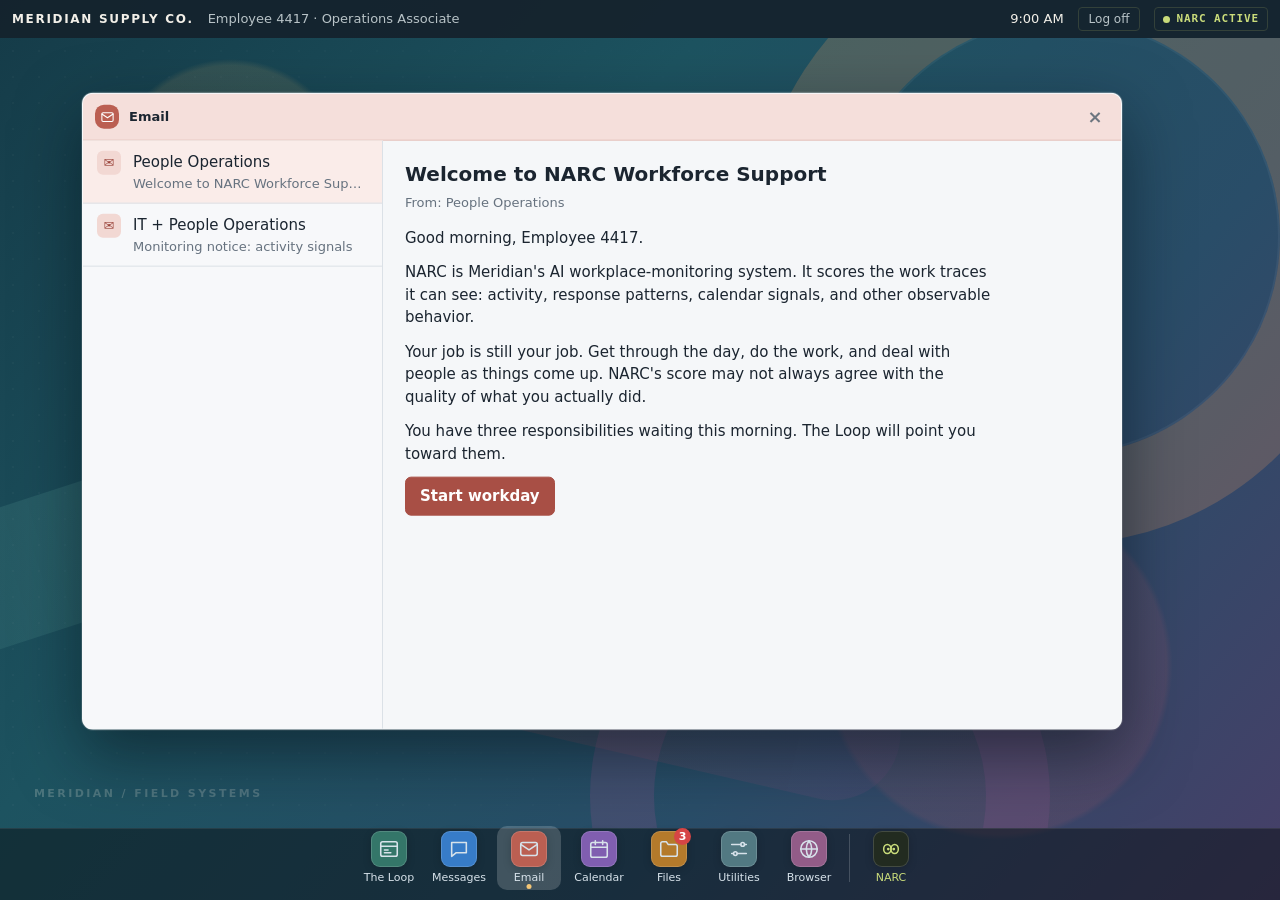
==== commit f9aee570: "Mirror canonical single-day desktop at day.html (#78)" ====
--- a/day.html
+++ b/day.html
@@ -1,15 +1,16 @@
+<!-- Alias of index.html: canonical single-workday desktop build. -->
 <!doctype html>
 <html lang="en">
 <head>
   <meta charset="utf-8" />
   <meta name="viewport" content="width=device-width, initial-scale=1, viewport-fit=cover" />
-  <meta name="description" content="NARC core-loop prototype: one longer workday." />
-  <title>NARC — core-loop prototype (one workday)</title>
+  <meta name="description" content="NARC — Networked Assessment & Risk Coordination. One workday inside a fictional company laptop monitored by AI." />
+  <title>NARC — Networked Assessment &amp; Risk Coordination</title>
   <link rel="stylesheet" href="./style.css" />
-  <link rel="stylesheet" href="./day.css" />
+  <link rel="stylesheet" href="./single-day-desktop.css" />
 </head>
 <body>
-  <div id="day" class="dayroot"></div>
-  <script type="module" src="./day-app.js"></script>
+  <div id="desk" class="desk"></div>
+  <script type="module" src="./day-desktop-app.js"></script>
 </body>
 </html>
--- a/single-day-desktop.css
+++ b/single-day-desktop.css
@@ -0,0 +1,111 @@
+
+/* Thin integration layer for the canonical single-day engine inside the
+   existing Meridian desktop shell. The visual system still lives in style.css. */
+
+.loop-task {
+  display: flex;
+  gap: 12px;
+  align-items: flex-start;
+  justify-content: space-between;
+  padding: 12px 0;
+  border-top: 1px solid var(--app-line);
+}
+.loop-task:first-of-type { border-top: 0; }
+.loop-task > div { min-width: 0; flex: 1; }
+.loop-task .loop-link { flex: none; }
+
+.file-actions {
+  display: flex;
+  gap: 8px;
+  flex-wrap: wrap;
+  margin-top: 18px;
+}
+.message-work {
+  padding: 10px 12px;
+  border: 1px solid var(--app-line);
+  background: var(--app-panel);
+  border-radius: 8px;
+  margin-bottom: 8px;
+}
+
+.quiet-card {
+  position: fixed;
+  left: 50%;
+  bottom: 18px;
+  transform: translateX(-50%);
+  z-index: 60;
+  min-width: min(560px, calc(100vw - 32px));
+  max-width: 720px;
+  display: flex;
+  align-items: center;
+  justify-content: space-between;
+  gap: 18px;
+  padding: 12px 14px;
+  border: 1px solid rgba(255,255,255,.25);
+  border-radius: 12px;
+  background: rgba(21, 34, 45, .96);
+  color: var(--bar-text);
+  box-shadow: 0 12px 32px rgba(0,0,0,.24);
+}
+.quiet-card div { display: flex; flex-direction: column; gap: 2px; }
+.quiet-card span { color: var(--bar-muted); font-size: 12px; }
+
+.narc-summary,
+.narc-log {
+  border: 1px solid var(--n-line);
+  background: var(--n-panel);
+  color: var(--n-text);
+  padding: 18px;
+  margin: 12px;
+  border-radius: 8px;
+  font-family: var(--mono);
+}
+.narc-kicker { color: var(--n-accent); font-size: 11px; letter-spacing: .08em; }
+.narc-summary h2 { margin: 8px 0; font-size: 22px; }
+.narc-copy { color: var(--n-muted); }
+.narc-rule, .narc-action {
+  border-top: 1px solid var(--n-line);
+  margin-top: 14px;
+  padding-top: 14px;
+}
+.narc-action .btn { margin: 10px 8px 0 0; }
+.narc-log-row {
+  display: grid;
+  grid-template-columns: 88px 1fr;
+  gap: 10px;
+  padding: 8px 0;
+  border-top: 1px solid var(--n-line);
+  color: var(--n-muted);
+}
+.narc-log-row:first-of-type { border-top: 0; }
+
+.modal-shade {
+  position: fixed;
+  inset: 0;
+  z-index: 100;
+  display: grid;
+  place-items: center;
+  padding: 18px;
+  background: rgba(8, 15, 21, .7);
+}
+.modal-card.end-day {
+  width: min(560px, 100%);
+  max-height: 80vh;
+  overflow: auto;
+  background: var(--app-panel);
+  color: var(--app-text);
+  border-radius: 14px;
+  padding: 24px;
+  box-shadow: 0 24px 60px rgba(0,0,0,.32);
+}
+.modal-card.end-day h2 { margin: 6px 0 14px; }
+.modal-card.end-day .btn { margin-top: 8px; }
+
+@media (max-width: 760px) {
+  .quiet-card {
+    bottom: 10px;
+    flex-direction: column;
+    align-items: stretch;
+  }
+  .quiet-card .btn { width: 100%; }
+}
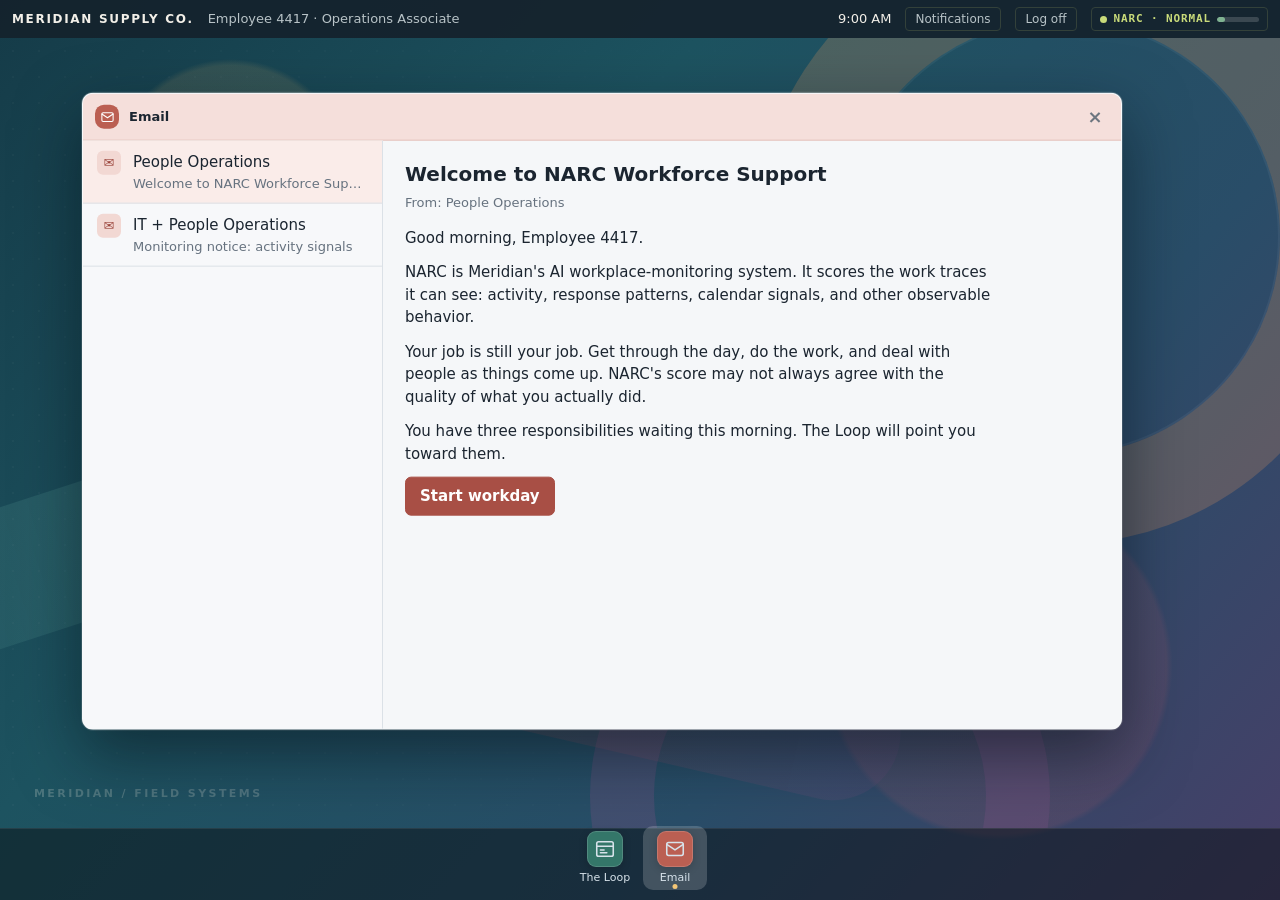
==== commit fe8c0bba: "Install and configure Vercel Web Analytics ## Vercel Web Analytics Installation  Successfully instal" ====
--- a/day.html
+++ b/day.html
@@ -8,6 +8,10 @@
   <title>NARC — Networked Assessment &amp; Risk Coordination</title>
   <link rel="stylesheet" href="./style.css" />
   <link rel="stylesheet" href="./single-day-desktop.css" />
+  <script>
+    window.va = window.va || function () { (window.vaq = window.vaq || []).push(arguments); };
+  </script>
+  <script defer src="/_vercel/insights/script.js"></script>
 </head>
 <body>
   <div id="desk" class="desk"></div>
--- a/single-day-desktop.css
+++ b/single-day-desktop.css
@@ -11,8 +11,75 @@
   border-top: 1px solid var(--app-line);
 }
 .loop-task:first-of-type { border-top: 0; }
-.loop-task > div { min-width: 0; flex: 1; }
-.loop-task .loop-link { flex: none; }
+.loop-task > div:first-child { min-width: 0; flex: 1 1 auto; }
+.loop-task .loop-link { width: auto; flex: none; align-self: flex-start; white-space: nowrap; }
+.loop-urgency-label { margin: 6px 0 4px; font-size: 12px; color: var(--app-muted); font-variant-numeric: tabular-nums; }
+.loop-urgency-track {
+  height: 6px;
+  max-width: 220px;
+  overflow: hidden;
+  border-radius: 999px;
+  background: var(--app-line);
+}
+.loop-urgency-fill { display: block; height: 100%; border-radius: inherit; background: var(--app-accent); transition: width .25s ease, background .25s ease; }
+.urgency-soon .loop-urgency-fill { background: #c68a1f; }
+.urgency-critical .loop-urgency-fill { background: #c0392b; }
+.loop-task-actions {
+  display: flex;
+  flex: 0 0 auto;
+  min-width: 0;
+  align-items: flex-start;
+  gap: 6px;
+  flex-wrap: nowrap;
+  justify-content: flex-end;
+}
+.loop-task-actions .loop-link {
+  border: 1px solid #d8d3c8;
+  border-radius: 6px;
+  padding: 6px 9px;
+  background: #fff;
+}
+.loop-task-actions .loop-link:first-of-type { border-top: 1px solid #d8d3c8; }
+
+.tutorial-guide {
+  flex: none;
+  display: flex;
+  align-items: center;
+  gap: 12px;
+  margin: 12px;
+  padding: 12px 14px;
+  border: 1px solid #b9cbc5;
+  border-left: 4px solid #3f675d;
+  border-radius: 8px;
+  background: #eef5f2;
+  color: var(--app-text);
+}
+.tutorial-avatar {
+  width: 34px;
+  height: 34px;
+  flex: none;
+  border-radius: 50%;
+  display: grid;
+  place-items: center;
+  background: #d8e7e1;
+  color: #244b43;
+  font-weight: 800;
+  font-size: 12px;
+}
+.tutorial-copy { flex: 1; min-width: 0; }
+.tutorial-copy p { margin: 2px 0 0; color: var(--app-muted); line-height: 1.4; }
+.tutorial-guide .btn { flex: none; }
+
+.window.narc .tutorial-guide {
+  background: #151a15;
+  border-color: #3b4734;
+  border-left-color: var(--n-accent);
+  color: var(--n-text);
+  font-family: var(--sans);
+}
+.window.narc .tutorial-avatar { background: #273125; color: var(--n-accent); }
+.window.narc .tutorial-copy p { color: var(--n-muted); }
+
 
 .file-actions {
   display: flex;
@@ -31,7 +98,7 @@
 .quiet-card {
   position: fixed;
   left: 50%;
-  bottom: 18px;
+  bottom: 96px;
   transform: translateX(-50%);
   z-index: 60;
   min-width: min(560px, calc(100vw - 32px));
@@ -50,6 +117,11 @@
 .quiet-card div { display: flex; flex-direction: column; gap: 2px; }
 .quiet-card span { color: var(--bar-muted); font-size: 12px; }
 
+.window.app-narc .body {
+  overflow-y: auto;
+  overflow-x: hidden;
+  overscroll-behavior: contain;
+}
 .narc-summary,
 .narc-log {
   border: 1px solid var(--n-line);
@@ -63,12 +135,69 @@
 .narc-kicker { color: var(--n-accent); font-size: 11px; letter-spacing: .08em; }
 .narc-summary h2 { margin: 8px 0; font-size: 22px; }
 .narc-copy { color: var(--n-muted); }
+.narc-explainer,
+.narc-action-copy {
+  margin: 6px 0 0;
+  color: var(--n-muted);
+  font-size: 12px;
+  line-height: 1.45;
+}
 .narc-rule, .narc-action {
   border-top: 1px solid var(--n-line);
   margin-top: 14px;
   padding-top: 14px;
 }
-.narc-action .btn { margin: 10px 8px 0 0; }
+.narc-system-update {
+  margin-top: 14px;
+  padding: 12px;
+  border: 1px solid #7a6530;
+  border-left: 4px solid var(--n-warn);
+  background: #171710;
+}
+.narc-system-update b {
+  display: block;
+  margin-top: 3px;
+  color: var(--n-text);
+}
+.narc-system-update p {
+  margin: 5px 0 0;
+  color: var(--n-muted);
+  font-size: 12px;
+  line-height: 1.45;
+}
+.narc-update-kicker {
+  color: var(--n-warn);
+  font-size: 10px;
+  font-weight: 800;
+  letter-spacing: .1em;
+}
+.narc-checkpoint-facts {
+  display: grid;
+  gap: 5px;
+  margin-top: 10px;
+}
+.narc-checkpoint-facts > div {
+  display: flex;
+  justify-content: space-between;
+  gap: 16px;
+  padding: 6px 8px;
+  border: 1px solid var(--n-line);
+  background: #101310;
+  font-size: 11px;
+}
+.narc-checkpoint-facts span { color: var(--n-muted); }
+.narc-checkpoint-facts b { color: var(--n-text); text-align: right; }
+.narc-action-title {
+  display: block;
+  margin-bottom: 8px;
+}
+.narc-action-buttons {
+  display: flex;
+  flex-wrap: wrap;
+  gap: 8px;
+  margin-top: 10px;
+}
+.narc-action-buttons .btn { margin: 0; }
 .narc-log-row {
   display: grid;
   grid-template-columns: 88px 1fr;
@@ -98,14 +227,497 @@
   padding: 24px;
   box-shadow: 0 24px 60px rgba(0,0,0,.32);
 }
-.modal-card.end-day h2 { margin: 6px 0 14px; }
-.modal-card.end-day .btn { margin-top: 8px; }
+.modal-card.end-day h2 { margin: 6px 0 4px; }
+.modal-card.end-day .btn { margin-top: 12px; }
+.end-headline { margin: 0 0 16px; color: var(--app-muted); }
+.end-section { padding: 12px 0; border-top: 1px solid var(--app-line); }
+.end-section:first-of-type { border-top: 0; }
+.end-section-h { font-size: 11px; letter-spacing: .06em; text-transform: uppercase; color: var(--app-muted); margin-bottom: 8px; }
+.end-time-row { display: flex; flex-wrap: wrap; gap: 6px; }
+.end-time-chip { font-size: 13px; background: var(--app-line); border-radius: 999px; padding: 3px 10px; }
+.end-metric-row { display: flex; justify-content: space-between; padding: 3px 0; }
+.end-metric-note { margin: 6px 0 0; color: var(--app-muted); font-size: 13px; }
+.end-person { display: flex; justify-content: space-between; padding: 4px 0; }
+.end-person.tone-good b { color: #2c8558; }
+.end-person.tone-soon b { color: #b8860b; }
+.end-person.tone-critical b { color: #c0392b; }
+.end-contradiction p { margin: 4px 0; font-style: italic; }
+
+@media (max-width: 900px) {
+  .loop-task { flex-direction: column; }
+  .loop-task > div { min-width: 0; }
+  .loop-task .loop-link { width: auto; }
+  .loop-task-actions { width: 100%; justify-content: flex-start; }
+  .tutorial-guide { align-items: flex-start; flex-wrap: wrap; }
+  .tutorial-guide .btn { margin-left: 46px; }
+}
 
 @media (max-width: 760px) {
   .quiet-card {
-    bottom: 10px;
+    bottom: 84px;
     flex-direction: column;
     align-items: stretch;
   }
   .quiet-card .btn { width: 100%; }
-}
+  .tutorial-guide { margin: 8px; }
+  .tutorial-guide .btn { width: calc(100% - 46px); }
+}
+
+
+/* Follow-up QA: notifications should be recoverable without becoming another app. */
+.notifications-button {
+  position: relative;
+  border: 1px solid #33413a;
+  background: transparent;
+  color: var(--bar-muted);
+  border-radius: 4px;
+  padding: 2px 9px;
+  font-size: 12px;
+}
+.notifications-button:hover,
+.notifications-button.has-unread { color: var(--bar-text); border-color: var(--bar-muted); }
+.notifications-count {
+  display: inline-grid;
+  place-items: center;
+  min-width: 16px;
+  height: 16px;
+  margin-left: 6px;
+  padding: 0 4px;
+  border-radius: 8px;
+  background: #d64545;
+  color: #fff;
+  font-size: 10px;
+  font-weight: 800;
+}
+.notifications-count:empty { display: none; }
+
+.notification-center {
+  position: fixed;
+  top: 44px;
+  right: 12px;
+  z-index: 90;
+  width: min(380px, calc(100vw - 24px));
+  max-height: min(560px, calc(100vh - 64px));
+  overflow: hidden;
+  border: 1px solid rgba(255,255,255,.22);
+  border-radius: 10px;
+  background: #f7f9fb;
+  color: var(--app-text);
+  box-shadow: 0 18px 48px rgba(0,0,0,.32);
+}
+.notification-center[hidden] { display: none; }
+.notification-center-head {
+  display: flex;
+  align-items: center;
+  justify-content: space-between;
+  padding: 10px 12px;
+  border-bottom: 1px solid var(--app-line);
+  background: #fff;
+}
+.notification-close {
+  border: 0;
+  background: transparent;
+  color: var(--app-muted);
+  font-size: 18px;
+}
+.notification-list { max-height: 500px; overflow-y: auto; }
+.notification-item {
+  display: block;
+  width: 100%;
+  padding: 10px 12px;
+  border: 0;
+  border-bottom: 1px solid var(--app-line);
+  background: transparent;
+  text-align: left;
+}
+.notification-item:hover { background: #edf3f8; }
+.notification-item.unread { background: #eef5fb; }
+.notification-meta {
+  display: flex;
+  justify-content: space-between;
+  gap: 12px;
+  margin-bottom: 3px;
+  font-size: 12px;
+}
+.notification-meta span { color: var(--app-muted); font-variant-numeric: tabular-nums; }
+.notification-preview {
+  color: var(--app-muted);
+  font-size: 13px;
+  line-height: 1.35;
+}
+.notification-empty { padding: 18px 12px; color: var(--app-muted); }
+
+/* NARC actions should read like system controls, not default browser buttons. */
+.narc-action .btn {
+  margin: 10px 8px 0 0;
+  border: 1px solid #4a5647;
+  border-radius: 3px;
+  background: #171b17;
+  color: var(--n-text);
+  padding: 7px 11px;
+  font: 600 12px/1.3 var(--mono);
+}
+.narc-action .btn:first-of-type {
+  border-color: var(--n-accent);
+  color: var(--n-accent);
+  background: #1b2118;
+}
+.narc-action .btn:hover {
+  border-color: var(--n-accent);
+  color: var(--n-accent);
+  background: #20271d;
+}
+
+@media (max-width: 760px) {
+  .notifications-button { padding: 2px 6px; font-size: 11px; }
+  .notification-center { top: 42px; right: 8px; width: calc(100vw - 16px); }
+}
+
+
+/* Player stakes stay legible without adding another gamey meter. */
+.standing {
+  margin: 3px 0 0;
+  font-size: 12px;
+  font-weight: 700;
+}
+.standing-standard { color: var(--app-muted); }
+.standing-trusted { color: #2c8558; }
+.standing-review { color: #a14c3f; }
+
+.narc-standing {
+  margin-top: 14px;
+  padding: 10px 0 0;
+  border-top: 1px solid var(--n-line);
+}
+.narc-standing span {
+  display: block;
+  color: var(--n-muted);
+  font-size: 10px;
+  letter-spacing: .08em;
+}
+.narc-standing b {
+  display: block;
+  margin-top: 3px;
+  font-size: 13px;
+}
+.narc-standing p {
+  margin: 4px 0 0;
+  color: var(--n-muted);
+  font-size: 12px;
+}
+.narc-standing-trusted b { color: var(--n-good); }
+.narc-standing-review b { color: var(--n-danger); }
+
+.browser-story { cursor: pointer; }
+.browser-story .browser-dek {
+  white-space: normal;
+  overflow: visible;
+  text-overflow: clip;
+  line-height: 1.35;
+  margin-top: 4px;
+}
+.browser-article-dek {
+  color: var(--app-muted);
+  font-size: 15px;
+  line-height: 1.45;
+  margin: 0 0 18px;
+  max-width: 58ch;
+}
+.browser-article-copy {
+  max-width: 62ch;
+  line-height: 1.6;
+  margin: 0 0 14px;
+}
+.deadline-event {
+  border-left-color: #b07b2f;
+}
+
+
+.optional-chat {
+  margin-top: 8px;
+  padding-top: 8px;
+  border-top: 1px solid var(--app-line);
+}
+.optional-chat .compose-state { margin-bottom: 6px; }
+.chip.secondary { background: #f7f6f2; }
+
+.mail-form,
+.mail-form-result {
+  margin-top: 16px;
+  padding: 12px;
+  border: 1px solid var(--app-line);
+  border-radius: 8px;
+  background: var(--app-panel);
+}
+.mail-form {
+  display: flex;
+  flex-wrap: wrap;
+  gap: 8px;
+  align-items: center;
+}
+.mail-form b { flex-basis: 100%; }
+.mail-form .btn { margin: 0; }
+
+@media (max-width: 760px) {
+  .loop-task-actions {
+    width: 100%;
+    justify-content: flex-start;
+    flex-wrap: wrap;
+  }
+}
+
+
+.typing {
+  align-self: flex-start;
+  display: inline-flex;
+  align-items: center;
+  gap: 7px;
+  max-width: 78%;
+  margin: 4px 0;
+  padding: 8px 10px;
+  border-radius: 10px;
+  background: var(--app-panel);
+  color: var(--app-muted);
+  font-size: 12px;
+}
+.typing-dots {
+  letter-spacing: 2px;
+  animation: typing-pulse 1s ease-in-out infinite;
+}
+@keyframes typing-pulse {
+  0%, 100% { opacity: .35; }
+  50% { opacity: 1; }
+}
+
+
+/* Sept 25 final NARC clarity pass: persistent risk state + evidence/inference/action hierarchy. */
+.narc-tray-status {
+  gap: 6px;
+  min-width: 150px;
+}
+.narc-tray-status .dot { flex: none; }
+.narc-tray-status #trayText {
+  display: inline-flex;
+  align-items: center;
+  min-width: 0;
+}
+.narc-tray-meter {
+  width: 42px;
+  height: 5px;
+  flex: none;
+  overflow: hidden;
+  border-radius: 999px;
+  background: rgba(255,255,255,.16);
+}
+.narc-tray-meter > span {
+  display: block;
+  width: 0;
+  height: 100%;
+  border-radius: inherit;
+  background: #7fb291;
+  transition: width .25s ease, background .25s ease;
+}
+.narc-tray-status.risk-watching .narc-tray-meter > span { background: #d7aa50; }
+.narc-tray-status.risk-risk .narc-tray-meter > span { background: #d67849; }
+.narc-tray-status.risk-critical .narc-tray-meter > span { background: #d94c4c; }
+.narc-tray-status.risk-risk,
+.narc-tray-status.risk-critical { border-color: rgba(217,76,76,.6); }
+
+.narc-inline-status {
+  margin: 4px 0 0;
+  font-size: 12px;
+  font-weight: 800;
+}
+.narc-inline-status.risk-normal { color: #2c8558; }
+.narc-inline-status.risk-watching { color: #9b7525; }
+.narc-inline-status.risk-risk,
+.narc-inline-status.risk-critical { color: #a14c3f; }
+
+.narc-dashboard {
+  display: grid;
+  gap: 12px;
+  padding: 12px;
+}
+.narc-dashboard > section {
+  margin: 0;
+  border: 1px solid var(--n-line);
+  border-radius: 8px;
+  background: var(--n-panel);
+  color: var(--n-text);
+  padding: 16px;
+  font-family: var(--mono);
+}
+.narc-status-card {
+  border-left: 4px solid var(--n-good) !important;
+}
+.narc-status-card.risk-watching { border-left-color: var(--n-warn) !important; }
+.narc-status-card.risk-risk,
+.narc-status-card.risk-critical { border-left-color: var(--n-danger) !important; }
+.narc-status-head {
+  display: flex;
+  align-items: flex-end;
+  justify-content: space-between;
+  gap: 16px;
+}
+.narc-status-head h2 {
+  margin: 4px 0 0;
+  font-size: 28px;
+  letter-spacing: .04em;
+}
+.narc-risk-number {
+  color: var(--n-muted);
+  font-size: 12px;
+  font-variant-numeric: tabular-nums;
+}
+.narc-risk-track {
+  height: 10px;
+  margin-top: 12px;
+  overflow: hidden;
+  border: 1px solid var(--n-line);
+  border-radius: 999px;
+  background: #0d100d;
+}
+.narc-risk-fill {
+  display: block;
+  height: 100%;
+  border-radius: inherit;
+  background: var(--n-good);
+  transition: width .25s ease, background .25s ease;
+}
+.risk-watching .narc-risk-fill { background: var(--n-warn); }
+.risk-risk .narc-risk-fill,
+.risk-critical .narc-risk-fill { background: var(--n-danger); }
+.narc-status-copy {
+  margin: 10px 0 0;
+  font-size: 13px;
+  line-height: 1.45;
+}
+.narc-section-title {
+  margin-bottom: 8px;
+  color: var(--n-accent);
+  font-size: 10px;
+  font-weight: 800;
+  letter-spacing: .11em;
+}
+.narc-activity-row {
+  display: flex;
+  align-items: center;
+  justify-content: space-between;
+  gap: 16px;
+}
+.narc-activity-row > div:first-child {
+  display: flex;
+  align-items: baseline;
+  gap: 10px;
+  min-width: 0;
+}
+.narc-activity-row strong {
+  font-size: 26px;
+  font-variant-numeric: tabular-nums;
+}
+.narc-activity-row span {
+  color: var(--n-muted);
+  font-size: 12px;
+}
+.narc-band {
+  flex: none;
+  border: 1px solid var(--n-line);
+  border-radius: 999px;
+  padding: 4px 8px;
+  color: var(--n-muted);
+  font-size: 11px;
+}
+.narc-band-high { border-color: #52745c; color: var(--n-good); }
+.narc-band-low { border-color: #7c4b45; color: var(--n-danger); }
+
+.narc-assessment-card h3 {
+  margin: 0 0 10px;
+  font-size: 17px;
+}
+.narc-explain-row {
+  display: grid;
+  grid-template-columns: 145px minmax(0, 1fr);
+  gap: 14px;
+  padding: 9px 0;
+  border-top: 1px solid var(--n-line);
+}
+.narc-explain-row span {
+  color: var(--n-muted);
+  font-size: 10px;
+  font-weight: 800;
+  letter-spacing: .07em;
+}
+.narc-explain-row p {
+  margin: 0;
+  color: var(--n-text);
+  font-size: 12px;
+  line-height: 1.45;
+}
+.narc-assessment-card .narc-action-buttons {
+  margin-top: 14px;
+  padding-top: 12px;
+  border-top: 1px solid var(--n-line);
+}
+.narc-dashboard .narc-standing {
+  margin-top: 0;
+  padding-top: 14px;
+}
+.narc-dashboard .narc-system-update {
+  margin-top: 0;
+}
+.narc-dashboard .narc-log {
+  padding: 16px;
+}
+.narc-dashboard .narc-log-row {
+  display: block;
+  padding: 10px 0;
+}
+.narc-log-meta {
+  display: flex;
+  align-items: center;
+  gap: 10px;
+  margin-bottom: 4px;
+}
+.narc-log-meta time {
+  color: var(--n-muted);
+  font-size: 10px;
+}
+.narc-event-type {
+  border: 1px solid var(--n-line);
+  border-radius: 3px;
+  padding: 2px 5px;
+  color: var(--n-accent);
+  font-size: 9px;
+  font-weight: 800;
+  letter-spacing: .08em;
+}
+.narc-log-row p {
+  margin: 0;
+  color: var(--n-muted);
+  font-size: 12px;
+  line-height: 1.45;
+}
+
+.optional-chat.is-waiting .chip.secondary {
+  opacity: .48;
+  cursor: wait;
+}
+.optional-chat .chip.secondary:disabled {
+  opacity: .48;
+  cursor: wait;
+}
+
+@media (max-width: 760px) {
+  .narc-tray-status {
+    min-width: 0;
+    padding-inline: 6px;
+  }
+  .narc-tray-status .full,
+  .narc-tray-meter { display: none; }
+  .narc-status-head,
+  .narc-activity-row { align-items: flex-start; }
+  .narc-explain-row {
+    grid-template-columns: 1fr;
+    gap: 4px;
+  }
+}
